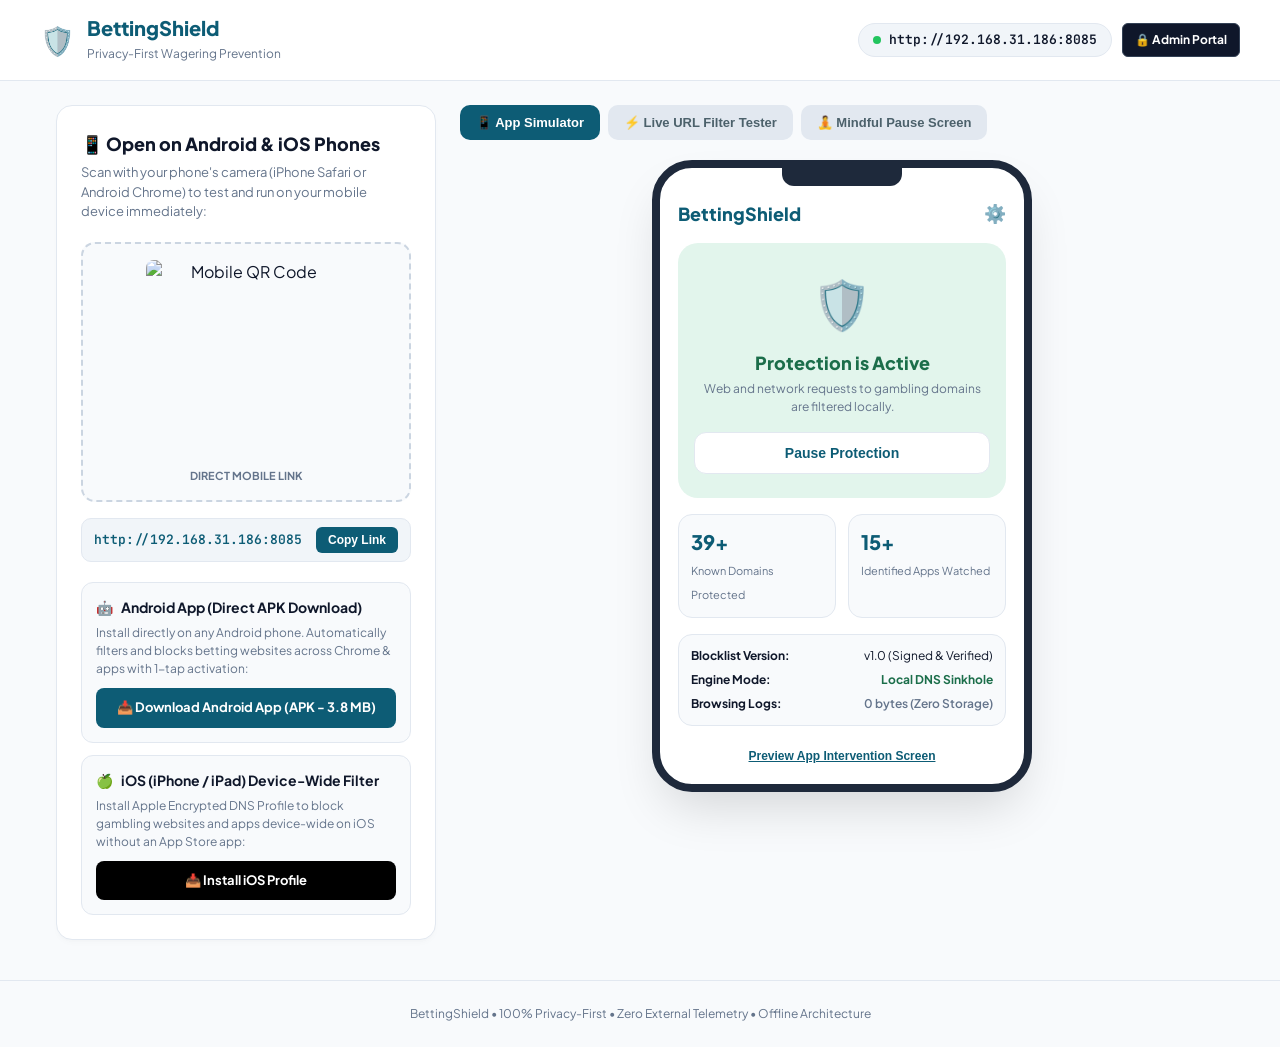
==== web-hub/public/index.html @ f0ac0058 "Initial commit: BettingShield Privacy-First Wagering Prevention with Android VpnService, iOS DNS pro" ====
<!DOCTYPE html>
<html lang="en">
<head>
  <meta charset="UTF-8">
  <meta name="viewport" content="width=device-width, initial-scale=1.0, maximum-scale=1.0, user-scalable=no">
  <title>BettingShield — Mobile Testing Hub & Protection Suite</title>
  <link rel="preconnect" href="https://fonts.googleapis.com">
  <link href="https://fonts.googleapis.com/css2?family=Plus+Jakarta+Sans:wght@400;500;600;700;800&family=JetBrains+Mono:wght@500;700&display=swap" rel="stylesheet">
  <link rel="stylesheet" href="style.css">
</head>
<body>

  <!-- Top Announcement Bar -->
  <header class="top-nav">
    <div class="nav-content">
      <div class="brand">
        <div class="shield-badge">🛡️</div>
        <div>
          <h1>BettingShield</h1>
          <span class="sub">Privacy-First Wagering Prevention</span>
        </div>
      </div>
      <div style="display: flex; gap: 10px; align-items: center;">
        <div class="ip-chip" id="networkChip">
          <span class="dot"></span>
          <span id="ipText">http://192.168.31.186:8085</span>
        </div>
        <a href="/admin.html" class="btn-sm" style="background:#0f172a; border: 1px solid #334155; text-decoration: none; padding: 7px 12px; display: inline-flex; align-items: center; gap: 4px;">
          <span>🔒 Admin Portal</span>
        </a>
      </div>
    </div>
  </header>

  <main class="main-layout">

    <!-- Left Column / Hero on Mobile: QR Code & Connection Hub -->
    <section class="connect-panel">
      <div class="card connect-card">
        <h2>📱 Open on Android &amp; iOS Phones</h2>
        <p class="card-desc">Scan with your phone's camera (iPhone Safari or Android Chrome) to test and run on your mobile device immediately:</p>
        
        <div class="qr-container">
          <img id="qrImage" src="https://api.qrserver.com/v1/create-qr-code/?size=240x240&data=http%3A%2F%2F192.168.31.186%3A8085" alt="Mobile QR Code">
          <div class="qr-label">Direct Mobile Link</div>
        </div>

        <div class="url-copy-box">
          <code id="mobileUrlDisplay">http://192.168.31.186:8085</code>
          <button id="copyUrlBtn" class="btn-sm">Copy Link</button>
        </div>

        <!-- Quick Platform Actions -->
        <div class="platform-guides">
          <div class="guide-box android-box">
            <div class="guide-header">
              <span class="platform-icon">🤖</span>
              <strong>Android App (Direct APK Download)</strong>
            </div>
            <p>Install directly on any Android phone. Automatically filters and blocks betting websites across Chrome &amp; apps with 1-tap activation:</p>
            <a href="/BettingShield.apk" download="BettingShield.apk" class="btn-platform android-btn">
              <span>📥 Download Android App (APK - 3.8 MB)</span>
            </a>
          </div>

          <div class="guide-box ios-box">
            <div class="guide-header">
              <span class="platform-icon">🍏</span>
              <strong>iOS (iPhone / iPad) Device-Wide Filter</strong>
            </div>
            <p>Install Apple Encrypted DNS Profile to block gambling websites and apps device-wide on iOS without an App Store app:</p>
            <a href="/api/ios-profile" class="btn-platform ios-btn">
              <span>📥 Install iOS Profile</span>
            </a>
          </div>
        </div>
      </div>
    </section>

    <!-- Right Column: Interactive Phone Simulator & Live Rule Engine -->
    <section class="simulator-panel">

      <!-- Navigation Tabs (Only User Safe Tabs) -->
      <div class="tab-bar">
        <button class="tab-btn active" data-tab="simulator">📱 App Simulator</button>
        <button class="tab-btn" data-tab="tester">⚡ Live URL Filter Tester</button>
        <button class="tab-btn" data-tab="pause-demo">🧘 Mindful Pause Screen</button>
      </div>

      <!-- Tab 1: Interactive Phone Simulator -->
      <div class="tab-content active" id="tab-simulator">
        <div class="phone-mockup">
          <div class="phone-notch"></div>
          
          <!-- Screen 1: Dashboard -->
          <div class="phone-screen" id="screenDashboard">
            <div class="app-header">
              <div class="app-title">BettingShield</div>
              <button class="icon-btn" id="btnAppInfo">⚙️</button>
            </div>

            <div class="status-card" id="statusCard">
              <div class="status-shield-icon" id="statusIcon">🛡️</div>
              <h3 id="statusTitle">Protection is Active</h3>
              <p id="statusSubtitle">Web and network requests to gambling domains are filtered locally.</p>
              <button class="action-btn pause" id="btnToggleStatus">Pause Protection</button>
            </div>

            <div class="stats-grid">
              <div class="stat-card">
                <span class="stat-num" id="statDomains">39+</span>
                <span class="stat-label">Known Domains Protected</span>
              </div>
              <div class="stat-card">
                <span class="stat-num" id="statApps">15+</span>
                <span class="stat-label">Identified Apps Watched</span>
              </div>
            </div>

            <div class="meta-card">
              <div class="meta-row">
                <strong>Blocklist Version:</strong>
                <span>v1.0 (Signed &amp; Verified)</span>
              </div>
              <div class="meta-row">
                <strong>Engine Mode:</strong>
                <span class="badge-success">Local DNS Sinkhole</span>
              </div>
              <div class="meta-row">
                <strong>Browsing Logs:</strong>
                <span class="badge-neutral">0 bytes (Zero Storage)</span>
              </div>
            </div>

            <button class="text-btn" id="btnTriggerIntervention">Preview App Intervention Screen</button>
          </div>
        </div>
      </div>

      <!-- Tab 2: Live Domain & Subdomain Filter Tester -->
      <div class="tab-content" id="tab-tester">
        <div class="card">
          <h2>⚡ Live Wagering Filter Diagnostic Sandbox</h2>
          <p class="card-desc">Type any URL or domain below to test how BettingShield's exact and subdomain matching engine resolves it in real time:</p>

          <div class="search-box">
            <input type="text" id="domainInput" placeholder="Try bet365.com, sports.betway.com, or notbet365.com" value="bet365.com">
            <button id="btnTestDomain" class="btn-primary">Evaluate</button>
          </div>

          <!-- Quick Test Chips -->
          <div class="test-chips">
            <span class="chip-label">Quick tests:</span>
            <button class="test-chip" data-test="bet365.com">bet365.com</button>
            <button class="test-chip" data-test="sports.api.stake.com">sports.api.stake.com</button>
            <button class="test-chip" data-test="parimatch.in">parimatch.in</button>
            <button class="test-chip" data-test="dream11.com">dream11.com</button>
            <button class="test-chip clean" data-test="notbet365.com">notbet365.com (False Positive Test)</button>
            <button class="test-chip clean" data-test="cricbuzz.com">cricbuzz.com</button>
            <button class="test-chip clean" data-test="google.com">google.com</button>
          </div>

          <!-- Result Card -->
          <div class="eval-result" id="evalResult">
            <!-- Dynamically populated -->
          </div>
        </div>
      </div>

      <!-- Tab: Mindful Pause Intervention Screen -->
      <div class="tab-content" id="tab-pause-demo">
        <div class="intervention-preview">
          <div class="intervention-box">
            <div class="inter-icon">🛡️</div>
            <h2>Mindful Pause</h2>
            <p class="inter-msg">
              This application has been identified as a wagering service. Protection is active on this device.<br><br>
              <strong>Take a deep breath and give yourself space.</strong>
            </p>
            <button class="btn-inter-primary" onclick="alert('Exiting to home screen... You are safe.')">Return to Home Screen</button>
            <button class="btn-inter-secondary" onclick="alert('Intervention dismissed. DNS network blocking remains active in background.')">Stay in Shield</button>
          </div>
        </div>
      </div>

    </section>
  </main>

  <footer class="footer">
    <p>BettingShield &bull; 100% Privacy-First &bull; Zero External Telemetry &bull; Offline Architecture</p>
  </footer>

  <script src="app.js"></script>
</body>
</html>
---- web-hub/public/style.css ----
:root {
  --primary: #0d5c75;
  --primary-light: #c2e8ff;
  --primary-dark: #003647;
  --secondary: #4c616b;
  --bg: #f8fafc;
  --surface: #ffffff;
  --border: #e2e8f0;
  --text-main: #0f172a;
  --text-muted: #64748b;
  --green: #1b6e4a;
  --green-bg: #e2f5ec;
  --amber: #b45309;
  --amber-bg: #fef3c7;
  --red: #dc2626;
  --red-bg: #fee2e2;
  --radius: 16px;
}

* {
  box-sizing: border-box;
  margin: 0;
  padding: 0;
}

body {
  font-family: 'Plus Jakarta Sans', -apple-system, BlinkMacSystemFont, sans-serif;
  background-color: var(--bg);
  color: var(--text-main);
  line-height: 1.5;
  -webkit-font-smoothing: antialiased;
}

/* Header */
.top-nav {
  background: var(--surface);
  border-bottom: 1px solid var(--border);
  padding: 16px 24px;
  position: sticky;
  top: 0;
  z-index: 100;
}

.nav-content {
  max-width: 1200px;
  margin: 0 auto;
  display: flex;
  justify-content: space-between;
  align-items: center;
  flex-wrap: wrap;
  gap: 12px;
}

.brand {
  display: flex;
  align-items: center;
  gap: 12px;
}

.shield-badge {
  font-size: 28px;
}

.brand h1 {
  font-size: 20px;
  font-weight: 800;
  color: var(--primary);
  line-height: 1.2;
}

.brand .sub {
  font-size: 12px;
  color: var(--text-muted);
}

.ip-chip {
  background: #f1f5f9;
  border: 1px solid var(--border);
  padding: 6px 14px;
  border-radius: 999px;
  font-family: 'JetBrains Mono', monospace;
  font-size: 13px;
  font-weight: 600;
  display: flex;
  align-items: center;
  gap: 8px;
}

.ip-chip .dot {
  width: 8px;
  height: 8px;
  background: #22c55e;
  border-radius: 50%;
  animation: pulse 2s infinite;
}

@keyframes pulse {
  0% { transform: scale(0.95); opacity: 0.8; }
  50% { transform: scale(1.2); opacity: 1; }
  100% { transform: scale(0.95); opacity: 0.8; }
}

/* Layout */
.main-layout {
  max-width: 1200px;
  margin: 24px auto;
  padding: 0 16px;
  display: grid;
  grid-template-columns: 380px 1fr;
  gap: 24px;
}

@media (max-width: 900px) {
  .main-layout {
    grid-template-columns: 1fr;
  }
}

/* Cards */
.card {
  background: var(--surface);
  border: 1px solid var(--border);
  border-radius: var(--radius);
  padding: 24px;
  box-shadow: 0 4px 6px -1px rgba(0,0,0,0.02), 0 2px 4px -2px rgba(0,0,0,0.02);
}

.card h2 {
  font-size: 18px;
  font-weight: 800;
  margin-bottom: 6px;
}

.card-desc {
  font-size: 13px;
  color: var(--text-muted);
  margin-bottom: 20px;
  line-height: 1.5;
}

/* QR Code Section */
.qr-container {
  background: #f8fafc;
  border: 2px dashed #cbd5e1;
  border-radius: 14px;
  padding: 16px;
  text-align: center;
  margin-bottom: 16px;
}

.qr-container img {
  width: 200px;
  height: 200px;
  display: block;
  margin: 0 auto;
  border-radius: 8px;
}

.qr-label {
  font-size: 11px;
  font-weight: 700;
  color: var(--text-muted);
  margin-top: 8px;
  text-transform: uppercase;
}

.url-copy-box {
  display: flex;
  background: #f1f5f9;
  border: 1px solid var(--border);
  border-radius: 10px;
  padding: 8px 12px;
  justify-content: space-between;
  align-items: center;
  margin-bottom: 20px;
}

.url-copy-box code {
  font-family: 'JetBrains Mono', monospace;
  font-size: 13px;
  font-weight: 600;
  color: var(--primary);
  overflow: hidden;
  text-overflow: ellipsis;
  white-space: nowrap;
}

.btn-sm {
  background: var(--primary);
  color: #fff;
  border: none;
  padding: 6px 12px;
  border-radius: 6px;
  font-size: 12px;
  font-weight: 700;
  cursor: pointer;
  transition: opacity 0.2s;
}

.btn-sm:hover {
  opacity: 0.9;
}

/* Platform Guides */
.platform-guides {
  display: flex;
  flex-direction: column;
  gap: 12px;
}

.guide-box {
  background: #f8fafc;
  border: 1px solid var(--border);
  border-radius: 12px;
  padding: 14px;
}

.guide-header {
  font-size: 14px;
  display: flex;
  align-items: center;
  gap: 8px;
  margin-bottom: 6px;
}

.guide-box p {
  font-size: 12px;
  color: var(--text-muted);
  margin-bottom: 10px;
}

.btn-platform {
  display: inline-flex;
  align-items: center;
  justify-content: center;
  width: 100%;
  padding: 10px 14px;
  border-radius: 8px;
  font-size: 13px;
  font-weight: 700;
  text-decoration: none;
  cursor: pointer;
}

.ios-btn {
  background: #000;
  color: #fff;
}

.android-btn {
  background: #0d5c75;
  color: #fff;
  transition: background 0.2s;
}

.android-btn:hover {
  background: #083c4d;
}

.code-pill {
  background: #e2e8f0;
  padding: 6px 10px;
  border-radius: 6px;
  font-family: 'JetBrains Mono', monospace;
  font-size: 12px;
  font-weight: 700;
  color: var(--primary);
  display: inline-block;
}

/* Tabs */
.tab-bar {
  display: flex;
  gap: 8px;
  margin-bottom: 16px;
  overflow-x: auto;
  padding-bottom: 4px;
}

.tab-btn {
  background: #e2e8f0;
  border: none;
  padding: 10px 16px;
  border-radius: 10px;
  font-size: 13px;
  font-weight: 700;
  color: var(--secondary);
  cursor: pointer;
  white-space: nowrap;
  transition: all 0.2s;
}

.tab-btn.active {
  background: var(--primary);
  color: #fff;
}

.tab-content {
  display: none;
}

.tab-content.active {
  display: block;
}

/* Phone Mockup */
.phone-mockup {
  max-width: 380px;
  margin: 0 auto;
  background: #ffffff;
  border: 8px solid #1e293b;
  border-radius: 40px;
  padding: 18px;
  box-shadow: 0 25px 50px -12px rgba(0,0,0,0.15);
  position: relative;
}

.phone-notch {
  width: 120px;
  height: 18px;
  background: #1e293b;
  border-radius: 0 0 12px 12px;
  margin: -18px auto 14px;
}

.app-header {
  display: flex;
  justify-content: space-between;
  align-items: center;
  margin-bottom: 16px;
}

.app-title {
  font-size: 18px;
  font-weight: 800;
  color: var(--primary);
}

.icon-btn {
  background: none;
  border: none;
  font-size: 18px;
  cursor: pointer;
}

/* Status Card Inside Phone */
.status-card {
  background: var(--green-bg);
  border-radius: 20px;
  padding: 24px 16px;
  text-align: center;
  margin-bottom: 16px;
  transition: background 0.3s;
}

.status-card.paused {
  background: var(--amber-bg);
}

.status-shield-icon {
  font-size: 48px;
  margin-bottom: 10px;
}

.status-card h3 {
  font-size: 18px;
  font-weight: 800;
  color: var(--green);
  margin-bottom: 4px;
}

.status-card.paused h3 {
  color: var(--amber);
}

.status-card p {
  font-size: 12px;
  color: var(--text-muted);
  margin-bottom: 16px;
}

.action-btn {
  width: 100%;
  padding: 12px;
  border-radius: 12px;
  font-size: 14px;
  font-weight: 700;
  border: none;
  cursor: pointer;
  background: var(--primary);
  color: #fff;
  transition: opacity 0.2s;
}

.action-btn.pause {
  background: #ffffff;
  color: var(--primary);
  border: 1px solid var(--border);
}

.stats-grid {
  display: grid;
  grid-template-columns: 1fr 1fr;
  gap: 12px;
  margin-bottom: 16px;
}

.stat-card {
  background: #f8fafc;
  border: 1px solid var(--border);
  border-radius: 14px;
  padding: 12px;
}

.stat-num {
  display: block;
  font-size: 20px;
  font-weight: 800;
  color: var(--primary);
}

.stat-label {
  font-size: 11px;
  color: var(--text-muted);
}

.meta-card {
  background: #f8fafc;
  border: 1px solid var(--border);
  border-radius: 14px;
  padding: 12px;
  font-size: 12px;
  margin-bottom: 16px;
}

.meta-row {
  display: flex;
  justify-content: space-between;
  margin-bottom: 6px;
}

.meta-row:last-child {
  margin-bottom: 0;
}

.badge-success {
  color: var(--green);
  font-weight: 700;
}

.badge-neutral {
  color: var(--text-muted);
  font-weight: 600;
}

.text-btn {
  background: none;
  border: none;
  color: var(--primary);
  font-size: 12px;
  font-weight: 700;
  width: 100%;
  cursor: pointer;
  text-decoration: underline;
}

/* Domain Tester */
.search-box {
  display: flex;
  gap: 8px;
  margin-bottom: 16px;
}

.search-box input {
  flex: 1;
  padding: 12px 16px;
  border: 1px solid var(--border);
  border-radius: 10px;
  font-size: 14px;
  outline: none;
}

.search-box input:focus {
  border-color: var(--primary);
}

.btn-primary {
  background: var(--primary);
  color: #fff;
  border: none;
  padding: 0 20px;
  border-radius: 10px;
  font-weight: 700;
  cursor: pointer;
}

.test-chips {
  display: flex;
  flex-wrap: wrap;
  gap: 8px;
  align-items: center;
  margin-bottom: 20px;
}

.chip-label {
  font-size: 12px;
  font-weight: 700;
  color: var(--text-muted);
}

.test-chip {
  background: #fee2e2;
  color: #dc2626;
  border: 1px solid #fecaca;
  padding: 4px 10px;
  border-radius: 6px;
  font-size: 12px;
  font-weight: 600;
  cursor: pointer;
}

.test-chip.clean {
  background: #e2f5ec;
  color: #1b6e4a;
  border-color: #a7f3d0;
}

.eval-result {
  margin-top: 16px;
  border-radius: 12px;
  padding: 20px;
  display: none;
}

.eval-result.blocked {
  display: block;
  background: #fef2f2;
  border: 1px solid #fecaca;
  color: #991b1b;
}

.eval-result.allowed {
  display: block;
  background: #f0fdf4;
  border: 1px solid #bbf7d0;
  color: #166534;
}

.eval-header {
  display: flex;
  align-items: center;
  gap: 10px;
  font-size: 16px;
  font-weight: 800;
  margin-bottom: 8px;
}

.eval-detail {
  font-size: 13px;
  line-height: 1.6;
}

/* Database Split */
.db-filter {
  margin-bottom: 16px;
}

.db-filter input {
  width: 100%;
  padding: 10px 14px;
  border: 1px solid var(--border);
  border-radius: 8px;
  font-size: 13px;
}

.db-split {
  display: grid;
  grid-template-columns: 1fr 1fr;
  gap: 16px;
}

@media (max-width: 600px) {
  .db-split {
    grid-template-columns: 1fr;
  }
}

.db-col h3 {
  font-size: 14px;
  font-weight: 800;
  margin-bottom: 8px;
  color: var(--primary);
}

.rule-list {
  list-style: none;
  max-height: 380px;
  overflow-y: auto;
  border: 1px solid var(--border);
  border-radius: 10px;
  background: #f8fafc;
}

.rule-list li {
  padding: 8px 12px;
  border-bottom: 1px solid var(--border);
  font-size: 13px;
  font-family: 'JetBrains Mono', monospace;
  display: flex;
  justify-content: space-between;
}

.rule-list li:last-child {
  border-bottom: none;
}

/* Intervention Preview */
.intervention-preview {
  display: flex;
  align-items: center;
  justify-content: center;
  min-height: 480px;
  background: #f8fafc;
  border-radius: var(--radius);
  border: 1px solid var(--border);
  padding: 24px;
}

.intervention-box {
  background: #ffffff;
  border-radius: 24px;
  padding: 32px 24px;
  max-width: 420px;
  text-align: center;
  box-shadow: 0 10px 25px -5px rgba(0,0,0,0.06);
}

.inter-icon {
  font-size: 64px;
  margin-bottom: 16px;
}

.intervention-box h2 {
  font-size: 24px;
  font-weight: 800;
  margin-bottom: 12px;
}

.inter-msg {
  font-size: 14px;
  color: var(--text-muted);
  line-height: 1.6;
  margin-bottom: 24px;
}

.btn-inter-primary {
  width: 100%;
  background: var(--primary);
  color: #fff;
  border: none;
  padding: 14px;
  border-radius: 12px;
  font-size: 15px;
  font-weight: 700;
  cursor: pointer;
  margin-bottom: 10px;
}

.btn-inter-secondary {
  width: 100%;
  background: none;
  border: none;
  color: var(--secondary);
  font-size: 14px;
  cursor: pointer;
}

/* Footer */
.footer {
  text-align: center;
  padding: 24px;
  font-size: 12px;
  color: var(--text-muted);
  border-top: 1px solid var(--border);
  margin-top: 40px;
}
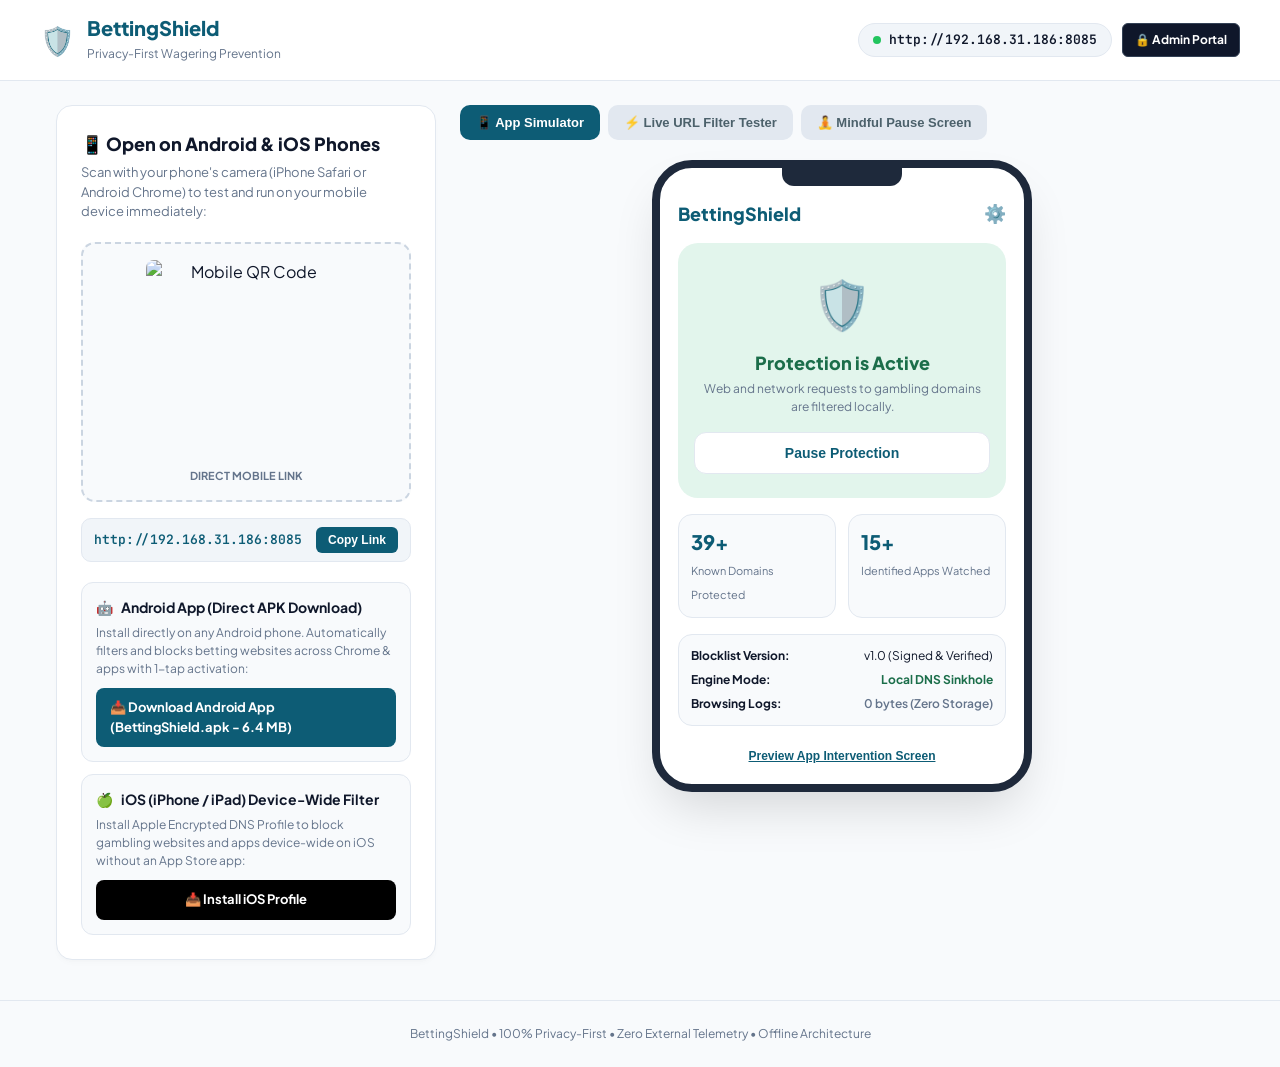
==== commit 3df8d57d: "Fix Android app compilation with auto-sync and embedded DoH DNS engine for immediate real-time block" ====
--- a/web-hub/public/index.html
+++ b/web-hub/public/index.html
@@ -59,7 +59,7 @@
             </div>
             <p>Install directly on any Android phone. Automatically filters and blocks betting websites across Chrome &amp; apps with 1-tap activation:</p>
             <a href="/BettingShield.apk" download="BettingShield.apk" class="btn-platform android-btn">
-              <span>📥 Download Android App (APK - 3.8 MB)</span>
+              <span>📥 Download Android App (BettingShield.apk - 6.4 MB)</span>
             </a>
           </div>
 
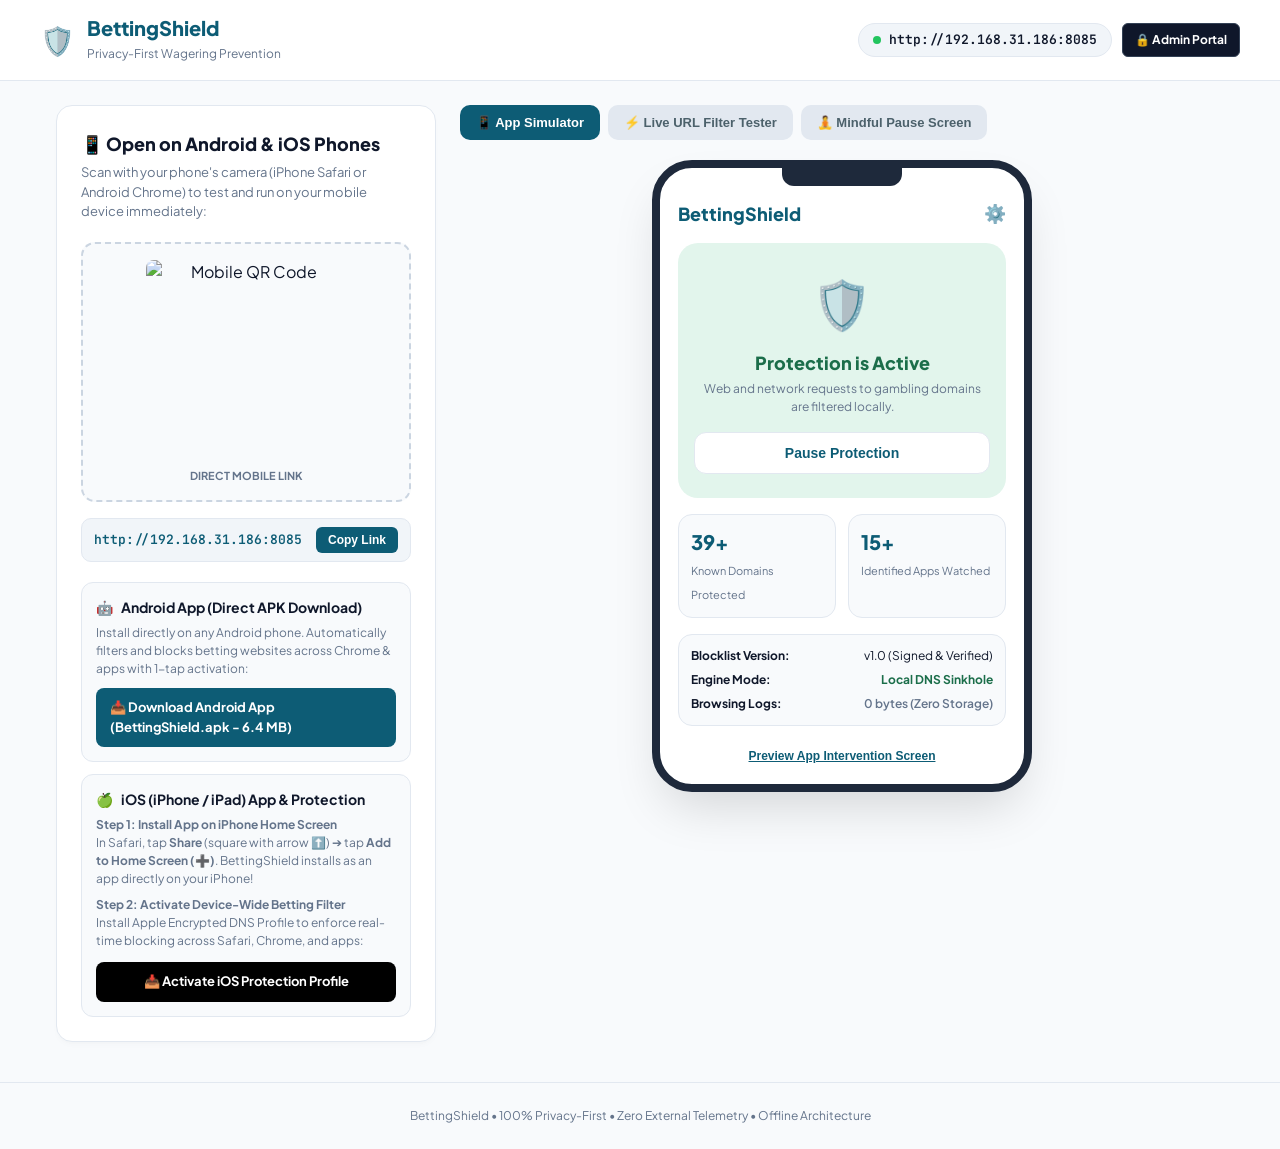
==== commit 7b7cfb98: "Add full in-app Mobile Admin Console (PIN 8888) to manage blocked sites/apps directly on mobile, app" ====
--- a/web-hub/public/index.html
+++ b/web-hub/public/index.html
@@ -3,7 +3,13 @@
 <head>
   <meta charset="UTF-8">
   <meta name="viewport" content="width=device-width, initial-scale=1.0, maximum-scale=1.0, user-scalable=no">
-  <title>BettingShield — Mobile Testing Hub & Protection Suite</title>
+  <meta name="apple-mobile-web-app-capable" content="yes">
+  <meta name="apple-mobile-web-app-status-bar-style" content="black-translucent">
+  <meta name="apple-mobile-web-app-title" content="BettingShield">
+  <meta name="theme-color" content="#0f172a">
+  <link rel="manifest" href="/manifest.json">
+  <link rel="apple-touch-icon" href="/icon-192.svg">
+  <link rel="icon" type="image/svg+xml" href="/icon-192.svg">
   <link rel="preconnect" href="https://fonts.googleapis.com">
   <link href="https://fonts.googleapis.com/css2?family=Plus+Jakarta+Sans:wght@400;500;600;700;800&family=JetBrains+Mono:wght@500;700&display=swap" rel="stylesheet">
   <link rel="stylesheet" href="style.css">
@@ -66,11 +72,14 @@
           <div class="guide-box ios-box">
             <div class="guide-header">
               <span class="platform-icon">🍏</span>
-              <strong>iOS (iPhone / iPad) Device-Wide Filter</strong>
-            </div>
-            <p>Install Apple Encrypted DNS Profile to block gambling websites and apps device-wide on iOS without an App Store app:</p>
+              <strong>iOS (iPhone / iPad) App &amp; Protection</strong>
+            </div>
+            <p style="margin-bottom: 8px;"><strong>Step 1: Install App on iPhone Home Screen</strong><br>
+            In Safari, tap <strong>Share</strong> (square with arrow ⬆️) ➔ tap <strong>Add to Home Screen (➕)</strong>. BettingShield installs as an app directly on your iPhone!</p>
+            <p style="margin-bottom: 12px;"><strong>Step 2: Activate Device-Wide Betting Filter</strong><br>
+            Install Apple Encrypted DNS Profile to enforce real-time blocking across Safari, Chrome, and apps:</p>
             <a href="/api/ios-profile" class="btn-platform ios-btn">
-              <span>📥 Install iOS Profile</span>
+              <span>📥 Activate iOS Protection Profile</span>
             </a>
           </div>
         </div>
